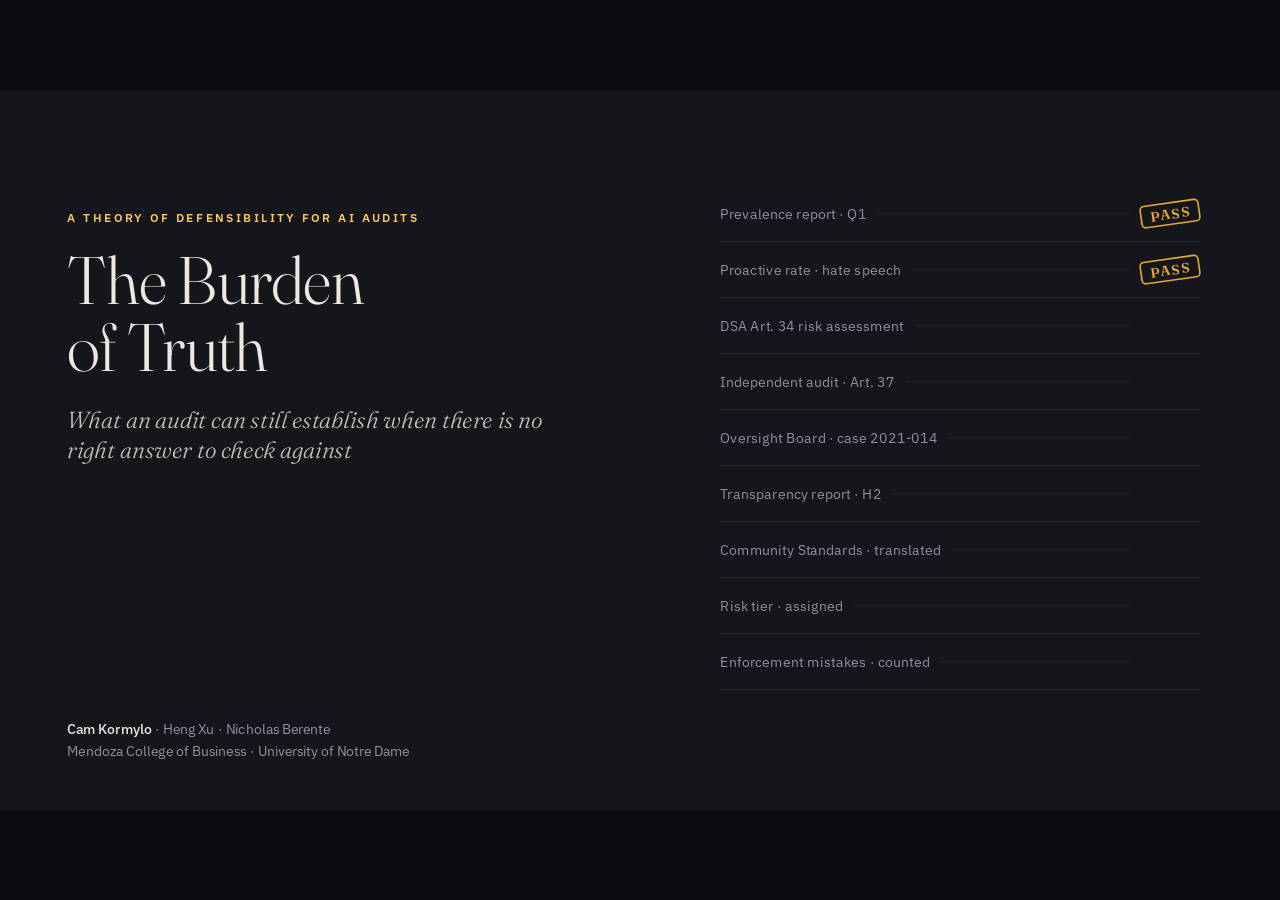
==== index.html @ 3a57947d "Burden of Truth talk deck: markdown-driven web slides on the ITAO deck engine, Meta content-moderati" ====
<!doctype html>
<html lang="en">
<head>
<meta charset="utf-8">
<meta name="viewport" content="width=device-width, initial-scale=1">
<meta name="deck-id" content="BOT">
<title>The Burden of Truth · A Theory of Defensibility for AI Audits</title>
<link rel="preconnect" href="https://fonts.googleapis.com">
<link rel="preconnect" href="https://fonts.gstatic.com" crossorigin>
<link href="https://fonts.googleapis.com/css2?family=Fraunces:ital,opsz,wght@0,9..144,300;0,9..144,600;1,9..144,300&family=IBM+Plex+Sans:wght@400;500;600&family=IBM+Plex+Mono:wght@400;500&display=swap" rel="stylesheet">
<link rel="stylesheet" href="css/theme.css">
<link rel="stylesheet" href="css/components.css">
</head>
<body>
<div id="viewport"><div id="stage" class="stage"></div></div>
<div id="overview"></div>
<div id="help">→ / Space next · ← back · Shift+→ skip clicks · O overview · P presenter window · F fullscreen · M reduce motion · ? this help</div>
<div id="progress"></div>

<!-- slide text: edit slides.md; slides.content.js is a copy that start-deck refreshes automatically -->
<script src="slides.content.js"></script>
<script src="js/engine.js"></script>
<script src="js/components/talk.js"></script>
</body>
</html>
---- css/theme.css ----
/* Ledger theme for the defensibility talk: dark stage, warm ink, three role colors.
   amber = verification (checks, stamps, metrics) · signal = failure, harm, "indefensible" · teal = defensibility
   slate = neutral structure · lilac = the forum */
:root {
  --stage: #14161B; --panel: #1C1F26; --panel-2: #23272F; --ink: #EDE9E0; --ink-soft: #C9C4B8; --muted: #8E929C; --rule: #2F333C; --rule-2: #3C414B;
  --amber: #F2B134; --signal: #E4572E; --teal: #3FB8AF; --slate: #8A99B3; --lilac: #B59CE0;
  --amber-d: #F7C65E; --signal-d: #F27A58; --teal-d: #6FD3CB; --slate-d: #A7B4C9; --lilac-d: #CDB9F0;
  --amber-ink: #1A1403; --teal-ink: #06211F; --signal-ink: #2A0C04;
  --font-display: "Fraunces", Georgia, "Times New Roman", serif;
  --font-voice: "Fraunces", Georgia, serif;
  --font-body: "IBM Plex Sans", "Segoe UI", Calibri, sans-serif;
  --font-code: "IBM Plex Mono", Consolas, "Courier New", monospace;
  --ease: cubic-bezier(.45,.05,.25,1);
  --dur: 550ms;
}

* { box-sizing: border-box; }
html, body { margin: 0; height: 100%; background: #0B0C0F; overflow: hidden; }
body { font-family: var(--font-body); color: var(--ink); -webkit-font-smoothing: antialiased; }

/* ---------- stage: fixed 1600 x 900, scaled to fit ---------- */
#viewport { position: fixed; inset: 0; display: flex; align-items: center; justify-content: center; }
.stage { position: absolute; left: 0; top: 0; width: 1600px; height: 900px; transform-origin: 0 0; background: var(--stage); overflow: hidden; }
.reduced * { transition-duration: 0ms !important; animation-duration: 0ms !important; }

/* ---------- content slide frame ---------- */
.slide { position: absolute; inset: 0; }
.slide .strip { position: absolute; left: 0; top: 0; bottom: 0; width: 6px; background: var(--bloom, var(--slate)); }
.slide .kicker { position: absolute; left: 72px; top: 44px; font-family: var(--font-body); font-weight: 600; font-size: 15px; letter-spacing: .18em; text-transform: uppercase; color: var(--bloom-d, var(--slate-d)); }
.slide .title { position: absolute; left: 70px; top: 70px; right: 72px; font-family: var(--font-display); font-weight: 300; font-size: 46px; line-height: 1.1; color: var(--ink); margin: 0; letter-spacing: -.005em; }
.slide .title strong { font-weight: 600; color: var(--bloom-d, var(--ink)); }
.slide .body { position: absolute; left: 72px; top: 160px; right: 72px; bottom: 124px; font-size: 27px; line-height: 1.42; color: var(--ink-soft); }
.slide .body.split { right: auto; width: 520px; }
.slide .comp { position: absolute; left: 72px; right: 72px; top: 160px; bottom: 116px; }
.slide .comp.split { left: 640px; }
.slide .comp.full { inset: 0; }
.slide .caption { position: absolute; left: 72px; right: 72px; bottom: 54px; min-height: 40px; font-family: var(--font-voice); font-style: italic; font-weight: 300; font-size: 26px; line-height: 1.3; color: var(--ink); transition: opacity var(--dur) var(--ease); }
.slide .caption.swap { opacity: 0; }
.slide .source { position: absolute; left: 72px; bottom: 18px; right: 200px; font-size: 13px; color: var(--muted); line-height: 1.3; }
.slide .pageno { position: absolute; right: 30px; bottom: 16px; font-size: 13px; color: var(--muted); font-variant-numeric: tabular-nums; }
.slide .badge { position: absolute; right: 72px; top: 42px; font-size: 13px; font-weight: 600; letter-spacing: .08em; padding: 5px 12px; border-radius: 999px; background: var(--panel-2); color: var(--amber-d); text-transform: uppercase; border: 1px solid var(--rule-2); }

.body p { margin: 0 0 .6em; }
.body ul, .body ol { margin: 0 0 .6em; padding-left: 1.1em; }
.body li { margin: 0 0 .4em; }
.body strong { font-weight: 600; color: var(--ink); }
.body em { font-family: var(--font-voice); font-style: italic; }
.body code, code { font-family: var(--font-code); font-size: .9em; background: var(--panel); border: 1px solid var(--rule); border-radius: 6px; padding: 0 .3em; }
.body table { border-collapse: collapse; width: 100%; font-size: 22px; background: var(--panel); }
.body th { background: var(--panel-2); text-align: left; padding: 10px 14px; font-weight: 600; border-bottom: 1px solid var(--rule-2); color: var(--ink); }
.body td { padding: 10px 14px; border-bottom: 1px solid var(--rule); vertical-align: top; }

/* ---------- title slide ---------- */
.title-slide .band { position: absolute; left: 0; top: 0; bottom: 0; width: 820px; padding: 150px 0 0 84px; }
.title-slide .band .k { font-family: var(--font-body); font-weight: 600; letter-spacing: .2em; text-transform: uppercase; font-size: 15px; color: var(--amber-d); }
.title-slide .band h1 { font-family: var(--font-display); font-weight: 300; font-size: 84px; line-height: 1.0; margin: 26px 0 30px; letter-spacing: -.01em; color: var(--ink); white-space: pre-line; }
.title-slide .band .sub { font-family: var(--font-voice); font-style: italic; font-weight: 300; font-size: 29px; line-height: 1.3; color: var(--ink-soft); max-width: 640px; }
.title-slide .band .meta { position: absolute; left: 84px; bottom: 60px; font-size: 17px; line-height: 1.6; color: var(--muted); white-space: pre-line; }
.title-slide .band .meta strong { color: var(--ink); font-weight: 500; }

/* ---------- divider (unused in this deck, kept for the engine) ---------- */
.divider .vband { position: absolute; left: 0; top: 0; bottom: 0; width: 420px; background: var(--bloom); }
.divider .num { position: absolute; left: 80px; top: 120px; font-family: var(--font-display); font-weight: 300; font-size: 240px; line-height: 1; color: var(--stage); }
.divider h2 { position: absolute; left: 520px; top: 300px; right: 120px; font-family: var(--font-display); font-weight: 300; font-size: 64px; line-height: 1.08; margin: 0; }
.divider .ctx { position: absolute; left: 520px; top: 470px; right: 160px; font-family: var(--font-voice); font-style: italic; font-size: 30px; color: var(--ink-soft); line-height: 1.35; }
.divider .k { position: absolute; left: 524px; top: 250px; font-weight: 600; letter-spacing: .18em; text-transform: uppercase; font-size: 17px; color: var(--bloom-d); }
.seeds { position: absolute; display: flex; gap: 14px; }
.seeds i { width: 14px; height: 14px; border-radius: 50%; border: 2px solid var(--rule-2); display: block; }
.seeds i.done { background: var(--teal); border-color: var(--teal); }
.seeds i.now { background: var(--amber); border-color: var(--amber); }

/* ---------- audit note (engine feature, restyled) ---------- */
.audit-note { position: absolute; right: 72px; bottom: 110px; width: 520px; background: var(--panel); border: 1px solid var(--rule-2); border-top: 4px solid var(--teal); border-radius: 10px; padding: 14px 20px 16px; font-size: 20px; line-height: 1.35; opacity: 0; transform: translateY(12px); transition: opacity var(--dur) var(--ease), transform var(--dur) var(--ease); }
.audit-note.show { opacity: 1; transform: none; }
.audit-note .lab { font-weight: 600; font-size: 13px; letter-spacing: .16em; color: var(--teal-d); text-transform: uppercase; margin-bottom: 4px; }

/* ---------- generic svg text ---------- */
svg text { font-family: var(--font-body); fill: var(--ink); }
svg .mono { font-family: var(--font-code); }
svg .muted { fill: var(--muted); }
svg .voice { font-family: var(--font-voice); font-style: italic; }
.fade { transition: opacity var(--dur) var(--ease); }
.move { transition: transform var(--dur) var(--ease), opacity var(--dur) var(--ease); }

/* ---------- overview and help ---------- */
#overview { position: fixed; inset: 0; background: rgba(20,22,27,.97); z-index: 50; overflow: auto; padding: 40px; display: none; color: var(--ink); }
#overview.show { display: block; }
#overview .grid { display: grid; grid-template-columns: repeat(auto-fill, minmax(260px, 1fr)); gap: 16px; }
#overview .tile { background: var(--panel); border: 1px solid var(--rule-2); border-left: 6px solid var(--b, var(--slate)); border-radius: 10px; padding: 12px 14px; cursor: pointer; }
#overview .tile:hover { background: var(--panel-2); }
#overview .tile .n { font-size: 13px; color: var(--muted); }
#overview .tile .t { font-weight: 500; font-size: 17px; margin-top: 3px; }
#overview .tile.cur { outline: 2px solid var(--amber); }
#help { position: fixed; right: 16px; bottom: 16px; z-index: 40; font-size: 13px; color: var(--ink-soft); background: rgba(28,31,38,.95); border: 1px solid var(--rule-2); border-radius: 8px; padding: 8px 12px; display: none; line-height: 1.6; }
#help.show { display: block; }
#progress { position: fixed; left: 0; bottom: 0; height: 3px; background: var(--amber); z-index: 30; transition: width 300ms; }

/* ---------- print: one page per click state ---------- */
@media print {
  @page { size: 1600px 900px; margin: 0; }
  html, body { overflow: visible; background: #fff; height: auto; }
  #viewport { position: static; display: block; }
  .stage { position: relative !important; transform: none !important; page-break-after: always; break-after: page; }
  #progress, #help, #overview { display: none !important; }
}
body.print { overflow: auto; height: auto; }
body.print #viewport { position: static; display: block; }
body.print .stage { position: relative; transform: none; margin: 0 auto 20px; }
---- css/components.css ----
/* Component styles. All sizes in stage pixels; the content area is 1456 x 624 (left 72, top 160). */
.show-on { transition: opacity var(--dur) var(--ease), transform var(--dur) var(--ease); }
.off { opacity: 0 !important; pointer-events: none; }
.off-up { opacity: 0 !important; transform: translateY(14px) !important; pointer-events: none; }
.dim { opacity: .38; }
.panel { position: absolute; background: var(--panel); border: 1px solid var(--rule-2); border-radius: 10px; }
.k { font-weight: 600; font-size: 13px; letter-spacing: .16em; text-transform: uppercase; color: var(--muted); }

/* stamps */
.stamp { display: inline-block; font-family: var(--font-display); font-weight: 600; font-size: 22px; letter-spacing: .12em; text-transform: uppercase; padding: 4px 14px; border: 3px solid var(--amber); color: var(--amber); border-radius: 6px; transform: rotate(-8deg); opacity: .95; transition: opacity 300ms var(--ease), transform 300ms cubic-bezier(.2,1.6,.4,1); }
.stamp.pass { border-color: var(--amber); color: var(--amber); }
.stamp.fail { border-color: var(--signal-d); color: var(--signal-d); }
.stamp.big { font-size: 30px; padding: 8px 22px; }
.stamp.hidden { opacity: 0; transform: rotate(-8deg) scale(1.8); }

/* ---------- TitleStamps ---------- */
.ledger { position: absolute; left: 900px; top: 120px; width: 600px; }
.lrow { display: flex; align-items: center; gap: 14px; height: 70px; border-bottom: 1px solid var(--rule); color: var(--muted); font-size: 18px; }
.lrow .lt { white-space: nowrap; }
.lrow .ldots { flex: 1; border-bottom: 1px dotted var(--rule-2); height: 1px; }
.lrow .stamp { font-size: 17px; padding: 2px 10px; border-width: 2.5px; }

/* ---------- AuditStack ---------- */
.chk { position: absolute; left: 0; width: 740px; height: 126px; display: flex; align-items: center; gap: 22px; padding: 0 28px; background: var(--panel); border: 1px solid var(--rule-2); border-radius: 10px; }
.chk-n { width: 48px; height: 48px; border-radius: 50%; border: 2px solid var(--amber); color: var(--amber-d); display: grid; place-items: center; font-family: var(--font-display); font-size: 24px; flex: none; }
.chk > div:nth-child(2) { padding-right: 190px; }
.chk-t { font-size: 25px; font-weight: 500; color: var(--ink); }
.chk-d { font-size: 18px; color: var(--muted); margin-top: 4px; line-height: 1.3; }
.chk .stamp { position: absolute; right: 26px; top: 36px; }
.harm { position: absolute; left: 820px; width: 636px; padding: 26px 30px; background: linear-gradient(135deg, rgba(228,87,46,.16), rgba(228,87,46,.05)); border: 1px solid rgba(228,87,46,.45); border-left: 6px solid var(--signal); border-radius: 10px; }
.harm-y { font-family: var(--font-display); font-size: 34px; font-weight: 300; color: var(--signal-d); }
.harm-d { font-size: 21px; line-height: 1.38; color: var(--ink); margin-top: 8px; }

/* ---------- TwoQuestions ---------- */
.tq { position: absolute; top: 20px; width: 708px; height: 420px; padding: 44px 44px; background: var(--panel); border: 1px solid var(--rule-2); border-top: 6px solid var(--c); border-radius: 12px; transition: opacity var(--dur) var(--ease); }
.tq.amber { --c: var(--amber); } .tq.teal { --c: var(--teal); }
.tq-q { font-family: var(--font-display); font-weight: 300; font-size: 54px; line-height: 1.1; color: var(--ink); }
.tq-n { margin-top: 18px; font-weight: 600; font-size: 14px; letter-spacing: .18em; text-transform: uppercase; color: var(--c); }
.tq-d { margin-top: 22px; font-size: 23px; line-height: 1.4; color: var(--ink-soft); }
.tq-steps { position: absolute; left: 0; right: 0; top: 480px; display: flex; gap: 20px; }
.tq-steps span { flex: 1; display: flex; align-items: center; gap: 14px; font-size: 21px; color: var(--ink-soft); padding: 16px 20px; border: 1px dashed var(--rule-2); border-radius: 10px; }
.tq-steps b { font-family: var(--font-display); font-size: 30px; font-weight: 300; color: var(--teal-d); }

/* ---------- FourPillars ---------- */
.beam { position: absolute; left: 0; right: 0; top: 10px; height: 64px; background: var(--panel-2); border: 1px solid var(--rule-2); border-radius: 8px; display: grid; place-items: center; font-family: var(--font-display); font-size: 30px; letter-spacing: .2em; text-transform: uppercase; color: var(--ink); }
.pillar { position: absolute; top: 90px; width: 310px; height: 300px; background: var(--panel); border: 1px solid var(--rule-2); border-radius: 8px; padding: 30px 26px; transition: all var(--dur) var(--ease); color: var(--muted); }
.pillar.lit { background: rgba(242,177,52,.12); border-color: var(--amber); color: var(--ink); box-shadow: inset 0 -8px 0 var(--amber); }
.pl-t { font-family: var(--font-display); font-weight: 300; font-size: 40px; line-height: 1.05; }
.pl-d { margin-top: 16px; font-size: 21px; line-height: 1.35; }
.examples { position: absolute; left: 0; right: 0; top: 420px; display: flex; gap: 24px; }
.ex { flex: 1; display: flex; align-items: center; gap: 14px; font-size: 20px; color: var(--ink-soft); }
.tick { width: 22px; height: 22px; border-radius: 50%; border: 2px solid var(--amber); display: inline-block; flex: none; position: relative; }
.tick::after { content: ""; position: absolute; left: 6px; top: 2px; width: 6px; height: 11px; border: solid var(--amber); border-width: 0 2.5px 2.5px 0; transform: rotate(45deg); }

/* ---------- Annotators ---------- */
.post { position: absolute; left: 228px; width: 1000px; top: 0; padding: 30px 40px; background: var(--panel); border: 1px solid var(--rule-2); border-radius: 12px; text-align: center; }
.post-q { font-family: var(--font-display); font-weight: 300; font-size: 56px; color: var(--ink); line-height: 1.05; }
.post-m { margin-top: 12px; font-size: 17px; color: var(--muted); }
.reader { position: absolute; top: 200px; width: 340px; height: 210px; padding: 20px 22px; background: var(--panel); border: 1px solid var(--rule-2); border-radius: 10px; }
.rd-who { font-size: 14px; letter-spacing: .14em; text-transform: uppercase; font-weight: 600; color: var(--muted); }
.verdict { margin-top: 12px; font-family: var(--font-display); font-weight: 600; font-size: 34px; }
.verdict.remove { color: var(--signal-d); } .verdict.keep { color: var(--teal-d); } .verdict.unsure { color: var(--amber-d); }
.rd-why { margin-top: 10px; font-size: 19px; line-height: 1.35; color: var(--ink-soft); }
.gt { position: absolute; left: 0; top: 436px; font-size: 22px; color: var(--ink-soft); display: flex; gap: 14px; align-items: center; }
.gt-k { font-weight: 600; font-size: 14px; letter-spacing: .16em; text-transform: uppercase; color: var(--signal-d); padding: 5px 10px; border: 1px solid var(--signal); border-radius: 6px; }
.req { position: absolute; left: 0; right: 0; top: 500px; display: flex; gap: 14px; }
.req span { flex: 1; text-align: center; padding: 16px 10px; border: 1px solid var(--rule-2); border-radius: 8px; font-size: 22px; color: var(--muted); background: var(--panel); }
.req span.gone { color: var(--signal-d); border-color: var(--signal); text-decoration: line-through; text-decoration-thickness: 3px; background: rgba(228,87,46,.1); }

/* ---------- Reflexes ---------- */
.rx { position: absolute; top: 0; width: 708px; height: 500px; padding: 28px 34px; background: var(--panel); border: 1px solid var(--rule-2); border-top: 6px solid var(--c); border-radius: 12px; }
.rx.amber { --c: var(--amber); } .rx.signal { --c: var(--signal); }
.rx-t { font-family: var(--font-display); font-weight: 300; font-size: 40px; color: var(--ink); }
.rx-claim { margin-top: 14px; font-size: 24px; line-height: 1.35; color: var(--ink-soft); min-height: 68px; }
.rx-reveal { position: absolute; left: 34px; right: 34px; bottom: 28px; font-size: 22px; line-height: 1.4; color: var(--ink); padding-top: 16px; border-top: 1px solid var(--rule-2); }
.ruler { position: absolute; left: 34px; right: 34px; top: 200px; height: 90px; }
.ruler-lab { font-size: 14px; letter-spacing: .14em; text-transform: uppercase; color: var(--muted); font-weight: 600; }
.ruler-bar { position: relative; margin-top: 10px; height: 34px; background: var(--amber); border-radius: 4px; transform-origin: 50% 50%; }
.ruler-bar i { position: absolute; top: 0; width: 2px; height: 14px; background: var(--amber-ink); }
.ruler-obj { position: absolute; left: 90px; top: 18px; padding: 2px 10px; border: 2px solid var(--ink); border-radius: 4px; font-size: 16px; background: var(--panel); }
.ruler.wobble .ruler-bar { animation: wob 2.2s ease-in-out infinite; }
@keyframes wob { 0%,100% { transform: rotate(0) scaleX(1); } 30% { transform: rotate(-2deg) scaleX(.93); } 65% { transform: rotate(1.6deg) scaleX(1.05); } }
.share { position: absolute; left: 34px; right: 34px; top: 196px; }
.share-bar { display: flex; height: 36px; border-radius: 4px; overflow: hidden; border: 1px solid var(--rule-2); }
.share-auto { width: 20%; background: var(--signal); display: grid; place-items: center; font-size: 15px; font-weight: 600; color: var(--signal-ink); transition: width 1200ms var(--ease); }
.share-hum { flex: 1; background: var(--panel-2); }
.share-hum span { display: none; }
.share-legend { display: flex; justify-content: space-between; margin-top: 8px; font-size: 15px; color: var(--muted); }
.share-legend b { color: var(--signal-d); font-weight: 600; }
.share.go .share-auto { width: 97.4%; }
.people { display: flex; gap: 8px; margin-top: 22px; }
.people i { width: 18px; height: 26px; border-radius: 9px 9px 3px 3px; background: var(--ink-soft); transition: opacity 900ms var(--ease), transform 900ms var(--ease); }
.share.thin .people i:not(:first-child) { opacity: .08; transform: scaleY(.6); }
.rx-bottom { position: absolute; left: 0; right: 0; top: 540px; text-align: center; font-family: var(--font-display); font-weight: 300; font-size: 30px; color: var(--ink); }

/* ---------- CopyPaste ---------- */
.doc { position: absolute; top: 0; width: 650px; height: 300px; background: var(--panel); border: 1px solid var(--rule-2); border-radius: 10px; padding: 22px 28px; }
.doc.left { left: 0; } .doc.right { left: 806px; }
.doc-h { font-weight: 600; font-size: 13px; letter-spacing: .16em; text-transform: uppercase; color: var(--muted); padding-bottom: 12px; border-bottom: 1px solid var(--rule-2); }
.doc-b { margin-top: 16px; font-family: var(--font-code); font-size: 19px; line-height: 1.5; color: var(--ink-soft); white-space: pre-wrap; min-height: 180px; }
.doc.right .stamp { position: absolute; right: 30px; bottom: 22px; }
.cp-arrow { position: absolute; left: 666px; top: 130px; width: 124px; text-align: center; font-size: 14px; letter-spacing: .18em; text-transform: uppercase; color: var(--amber-d); font-weight: 600; }
.cp-arrow::after { content: ""; display: block; margin: 10px auto 0; width: 110px; height: 2px; background: var(--amber); position: relative; }
.cp-arrow::before { content: ""; position: absolute; right: 2px; top: 30px; width: 14px; height: 14px; border: solid var(--amber); border-width: 2px 2px 0 0; transform: rotate(45deg); }
.cp-q { position: absolute; top: 340px; width: 472px; height: 250px; padding: 24px 26px; background: var(--panel); border: 1px solid var(--rule-2); border-left: 5px solid var(--lilac); border-radius: 10px; }
.cp-qt { font-family: var(--font-voice); font-style: italic; font-weight: 300; font-size: 25px; line-height: 1.3; color: var(--ink); }
.cp-qw { position: absolute; left: 26px; bottom: 20px; font-size: 15px; color: var(--muted); }

/* ---------- ObjectShift ---------- */
.os-post, .os-judge { position: absolute; top: 40px; padding: 26px 30px; border-radius: 12px; background: var(--panel); border: 1px solid var(--rule-2); transition: opacity var(--dur) var(--ease), transform var(--dur) var(--ease); }
.os-post { left: 40px; width: 400px; height: 240px; }
.os-judge { left: 600px; width: 816px; height: 240px; border-color: var(--teal); }
.os-k { font-weight: 600; font-size: 13px; letter-spacing: .16em; text-transform: uppercase; color: var(--muted); }
.os-t { margin-top: 14px; font-family: var(--font-display); font-weight: 300; font-size: 44px; color: var(--ink); }
.os-judge .os-t { color: var(--teal-d); }
.os-d { margin-top: 10px; font-size: 22px; line-height: 1.35; color: var(--ink-soft); }
.lens { position: absolute; left: 20px; top: 20px; width: 440px; height: 280px; border: 4px solid var(--amber); border-radius: 16px; box-shadow: 0 0 0 9999px rgba(20,22,27,0); transition: left var(--dur) var(--ease), width var(--dur) var(--ease), border-color var(--dur) var(--ease); pointer-events: none; }
.lens.moved { left: 580px; width: 856px; border-color: var(--teal); }
.os-parts { position: absolute; left: 600px; top: 320px; width: 816px; display: flex; gap: 18px; }
.os-part { flex: 1; padding: 18px 20px; background: var(--panel); border: 1px solid var(--rule-2); border-top: 4px solid var(--teal); border-radius: 10px; }
.os-pt { font-family: var(--font-display); font-weight: 600; font-size: 26px; color: var(--ink); }
.os-pd { margin-top: 6px; font-size: 19px; color: var(--ink-soft); }
.simon { position: absolute; left: 40px; top: 470px; width: 1376px; font-family: var(--font-voice); font-style: italic; font-weight: 300; font-size: 29px; line-height: 1.3; color: var(--ink); }
.simon-w { display: block; margin-top: 8px; font-family: var(--font-body); font-style: normal; font-size: 16px; color: var(--muted); }

/* ---------- EvidenceTimeline ---------- */
.evc { position: absolute; top: 250px; width: 320px; padding: 16px 18px; background: var(--panel); border: 1px solid var(--rule-2); border-top: 4px solid var(--teal); border-radius: 10px; }
.evc.war { border-top-color: var(--signal); }
.evc-w { font-weight: 600; font-size: 13px; letter-spacing: .14em; text-transform: uppercase; color: var(--teal-d); }
.evc.war .evc-w { color: var(--signal-d); }
.evc-k { margin-top: 4px; font-family: var(--font-display); font-weight: 600; font-size: 21px; color: var(--ink); }
.evc-t { margin-top: 6px; font-size: 16.5px; line-height: 1.35; color: var(--ink-soft); }
.tests { position: absolute; left: 0; right: 0; top: 540px; display: flex; gap: 18px; }
.test { flex: 1; display: flex; align-items: center; gap: 14px; padding: 14px 20px; background: var(--panel); border: 1px solid var(--rule-2); border-radius: 10px; font-size: 21px; color: var(--ink-soft); }
.test i { width: 16px; height: 16px; border-radius: 50%; background: var(--teal); flex: none; }
.test.no i { background: var(--signal); }
.test b { margin-left: auto; font-size: 14px; letter-spacing: .16em; text-transform: uppercase; color: var(--teal-d); }
.test.no b { color: var(--signal-d); }
.test.no { border-color: var(--signal); color: var(--ink); }

/* ---------- ManyHands ---------- */
.hand { position: absolute; width: 240px; padding: 12px 16px; text-align: center; background: var(--panel); border: 1px solid var(--rule-2); border-radius: 10px; transition: all var(--dur) var(--ease); }
.hand.lit { border-color: var(--lilac); }
.hand-t { font-size: 20px; font-weight: 500; color: var(--ink); }
.hand-d { margin-top: 2px; font-size: 15px; color: var(--lilac-d); }
.center { position: absolute; width: 300px; text-align: center; }
.center-q { font-family: var(--font-display); font-weight: 300; font-size: 84px; line-height: 1; color: var(--signal-d); }
.center-t { margin-top: 2px; font-size: 17px; line-height: 1.3; color: var(--ink-soft); }
.ask, .ans { position: absolute; left: 900px; width: 556px; padding: 22px 26px; background: var(--panel); border: 1px solid var(--rule-2); border-radius: 10px; }
.ask { top: 90px; border-left: 5px solid var(--lilac); }
.ans { top: 330px; border-left: 5px solid var(--rule-2); }
.ask-w { font-weight: 600; font-size: 13px; letter-spacing: .16em; text-transform: uppercase; color: var(--muted); }
.ask-t { margin-top: 10px; font-size: 24px; line-height: 1.35; color: var(--ink); }
.ans .ask-t { font-family: var(--font-voice); font-style: italic; font-weight: 300; font-size: 28px; }

/* ---------- Spike ---------- */
.sp-card { position: absolute; left: 960px; width: 496px; padding: 20px 24px; background: var(--panel); border: 1px solid var(--rule-2); border-radius: 10px; }
.sp-card.signal { top: 20px; border-left: 5px solid var(--signal); } .sp-card.teal { top: 190px; border-left: 5px solid var(--teal); }
.sp-k { font-family: var(--font-display); font-weight: 600; font-size: 24px; color: var(--ink); }
.sp-card.signal .sp-k { color: var(--signal-d); } .sp-card.teal .sp-k { color: var(--teal-d); }
.sp-d { margin-top: 8px; font-size: 19px; line-height: 1.35; color: var(--ink-soft); }
.sp-contrast { position: absolute; left: 960px; top: 390px; width: 496px; padding: 18px 24px; font-size: 17.5px; line-height: 1.38; color: var(--ink-soft); border: 1px dashed var(--rule-2); border-radius: 10px; }

/* ---------- Arch ---------- */
.arch { position: absolute; left: 328px; top: 40px; width: 800px; height: 420px; }
.arch-beam { position: absolute; left: 0; right: 0; top: 0; height: 70px; background: var(--panel-2); border: 1px solid var(--rule-2); border-radius: 8px; display: grid; place-items: center; font-family: var(--font-display); font-size: 30px; letter-spacing: .14em; text-transform: uppercase; color: var(--ink); transition: transform 700ms var(--ease), opacity 700ms var(--ease); }
.stone { position: absolute; display: grid; place-items: center; font-family: var(--font-display); font-weight: 600; font-size: 30px; color: var(--teal-ink); background: var(--teal); border-radius: 8px; transition: transform 700ms var(--ease), opacity 700ms var(--ease); }
.stone.pier { top: 70px; width: 240px; height: 350px; }
.stone.pier.left { left: 0; transform-origin: 0 100%; } .stone.pier.right { right: 0; transform-origin: 100% 100%; }
.stone.key { left: 240px; top: 70px; width: 320px; height: 120px; background: var(--teal-d); }
.arch.fall .stone.key { transform: translateY(-120px); opacity: 0; }
.arch.fall .stone.pier.left { transform: rotate(-9deg) translateY(10px); background: var(--signal); color: var(--signal-ink); }
.arch.fall .stone.pier.right { transform: rotate(9deg) translateY(10px); background: var(--signal); color: var(--signal-ink); }
.arch.fall .arch-beam { transform: translateY(70px) rotate(-3deg); opacity: .35; }
.arch-note { position: absolute; left: 0; top: 500px; width: 700px; font-size: 25px; color: var(--ink); line-height: 1.35; }
.arch-note.two { left: 756px; }
.arch-note b { font-weight: 600; } .arch-note b.teal { color: var(--teal-d); }
.arch-sub { margin-top: 6px; font-size: 18px; color: var(--muted); }

/* ---------- TwoAudits ---------- */
.au { position: absolute; top: 0; width: 708px; height: 312px; padding: 20px 26px; background: var(--panel); border: 1px solid var(--rule-2); border-top: 6px solid var(--c); border-radius: 12px; }
.au.amber { --c: var(--amber); } .au.teal { --c: var(--teal); }
.au-h { font-weight: 600; font-size: 14px; letter-spacing: .16em; text-transform: uppercase; color: var(--c); }
.au-items { margin-top: 14px; }
.au-i { display: flex; align-items: center; gap: 14px; font-size: 21px; color: var(--ink-soft); padding: 8px 0; border-bottom: 1px solid var(--rule); }
.au-i i { width: 20px; height: 20px; border-radius: 50%; flex: none; position: relative; }
.au-i i.ok { border: 2px solid var(--amber); } .au-i i.ok::after { content: ""; position: absolute; left: 5px; top: 1px; width: 5px; height: 10px; border: solid var(--amber); border-width: 0 2.5px 2.5px 0; transform: rotate(45deg); }
.au-i i.no { border: 2px solid var(--signal); } .au-i i.no::before, .au-i i.no::after { content: ""; position: absolute; left: 8px; top: 2px; width: 2.5px; height: 12px; background: var(--signal); transform: rotate(45deg); } .au-i i.no::after { transform: rotate(-45deg); }
.au-stamps { position: absolute; right: 24px; bottom: 16px; display: flex; gap: 14px; align-items: center; }
.au-stamps .stamp { font-size: 20px; }
.au-stamps .stamp.second::after { content: " · Nov 2021"; font-size: 13px; letter-spacing: .08em; }
.au-stamps .stamp:not(.second)::after { content: " · mid-2020"; font-size: 13px; letter-spacing: .08em; }
.band-date { position: absolute; left: 0; right: 0; top: 338px; display: flex; align-items: center; gap: 22px; padding: 14px 26px; background: rgba(228,87,46,.12); border: 1px solid var(--signal); border-radius: 10px; font-size: 20px; color: var(--ink); }
.band-date b { font-family: var(--font-display); font-weight: 600; font-size: 26px; color: var(--signal-d); white-space: nowrap; }
.require { position: absolute; left: 0; right: 0; top: 338px; padding: 18px 26px 14px; background: var(--panel); border: 1px solid var(--teal); border-radius: 10px; }
.req-h { font-weight: 600; font-size: 13px; letter-spacing: .16em; text-transform: uppercase; color: var(--teal-d); margin-bottom: 8px; }
.req-i { display: flex; align-items: center; gap: 14px; font-size: 21px; color: var(--ink); padding: 6px 0; }
.req-i i { width: 10px; height: 10px; border-radius: 50%; background: var(--teal); flex: none; }

/* ---------- NowDial ---------- */
.nd-row { position: absolute; left: 0; width: 820px; display: flex; gap: 24px; align-items: center; }
.nd-y { width: 150px; font-family: var(--font-display); font-weight: 300; font-size: 34px; color: var(--ink); flex: none; }
.nd-row > div:last-child { flex: 1; }
.nd-bar { display: flex; height: 40px; border-radius: 4px; overflow: hidden; border: 1px solid var(--rule-2); }
.nd-llm { width: 0; background: var(--signal); display: grid; place-items: center; font-size: 15px; font-weight: 600; color: var(--signal-ink); transition: width 1100ms var(--ease); overflow: hidden; }
.nd-hum { flex: 1; background: var(--panel-2); display: grid; place-items: center; font-size: 15px; color: var(--ink-soft); }
.nd-row.go .nd-llm { width: calc(100% - var(--p)); }
.nd-t { margin-top: 8px; font-size: 18px; color: var(--ink-soft); line-height: 1.3; }
.nd-risk { position: absolute; left: 900px; top: 0; width: 556px; padding: 24px 28px; background: linear-gradient(135deg, rgba(228,87,46,.16), rgba(228,87,46,.04)); border: 1px solid var(--signal); border-radius: 12px; }
.nd-rk { font-weight: 600; font-size: 13px; letter-spacing: .16em; text-transform: uppercase; color: var(--signal-d); }
.nd-big { margin-top: 8px; font-family: var(--font-display); font-weight: 300; font-style: italic; font-size: 52px; color: var(--ink); }
.nd-rt { margin-top: 10px; font-size: 19px; line-height: 1.38; color: var(--ink-soft); }
.nd-prop { position: absolute; left: 0; right: 0; top: 400px; padding: 22px 28px; border: 1px solid var(--teal); border-radius: 12px; font-size: 24px; line-height: 1.38; color: var(--ink); }
.nd-prop b { color: var(--teal-d); font-weight: 600; }

/* ---------- ForumQuestions ---------- */
.fq { position: absolute; top: 0; width: 460px; height: 440px; padding: 26px 28px; background: var(--panel); border: 1px solid var(--rule-2); border-top: 5px solid var(--lilac); border-radius: 12px; }
.fq-n { font-family: var(--font-display); font-weight: 300; font-size: 38px; color: var(--ink); }
.fq-j, .fq-q { margin-top: 20px; font-size: 21px; line-height: 1.38; color: var(--ink-soft); }
.fq-q { color: var(--ink); }
.fq-k { display: block; font-weight: 600; font-size: 13px; letter-spacing: .16em; text-transform: uppercase; color: var(--muted); margin-bottom: 4px; }
.fq-k.teal { color: var(--teal-d); }
.limits { position: absolute; left: 0; right: 0; top: 480px; display: flex; gap: 16px; }
.limits span { flex: 1; font-size: 19px; color: var(--muted); padding: 14px 18px; border: 1px dashed var(--rule-2); border-radius: 10px; }

/* ---------- Close ---------- */
.cl-1 { position: absolute; left: 0; top: 0; width: 1300px; font-family: var(--font-display); font-weight: 300; font-size: 52px; line-height: 1.15; color: var(--ink); }
.cl-2 { position: absolute; left: 0; top: 300px; font-size: 34px; color: var(--ink-soft); }
.cl-3 { position: absolute; left: 0; top: 356px; width: 1300px; font-size: 34px; color: var(--amber-d); line-height: 1.3; }
.cl-meta { position: absolute; left: 0; bottom: 0; font-size: 17px; color: var(--muted); }
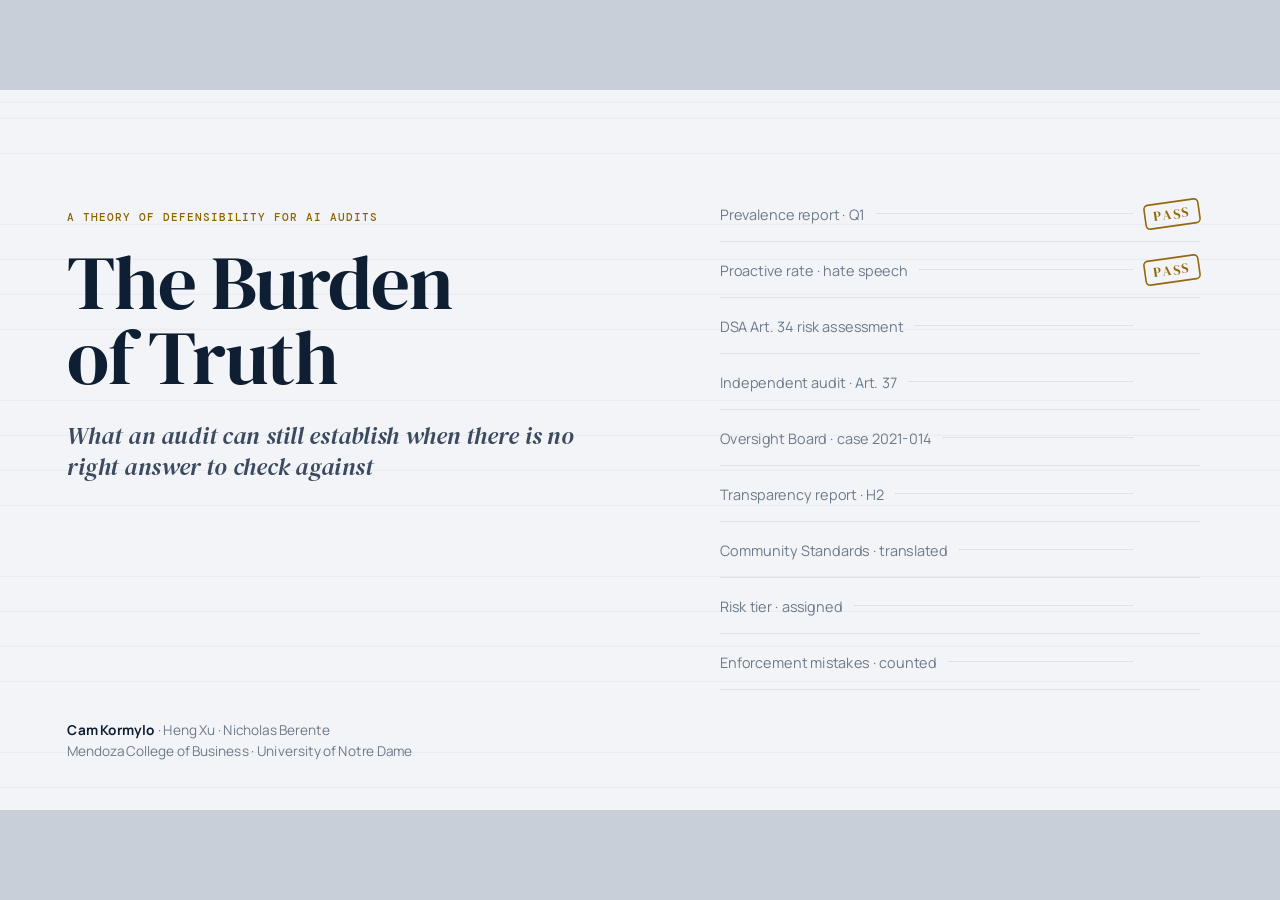
==== commit 2a018010: "Light ledger-paper theme (DM Serif Display, Manrope, DM Mono); Pages URL; PDF Co-Authored-By: Claude" ====
--- a/index.html
+++ b/index.html
@@ -7,7 +7,7 @@
 <title>The Burden of Truth · A Theory of Defensibility for AI Audits</title>
 <link rel="preconnect" href="https://fonts.googleapis.com">
 <link rel="preconnect" href="https://fonts.gstatic.com" crossorigin>
-<link href="https://fonts.googleapis.com/css2?family=Fraunces:ital,opsz,wght@0,9..144,300;0,9..144,600;1,9..144,300&family=IBM+Plex+Sans:wght@400;500;600&family=IBM+Plex+Mono:wght@400;500&display=swap" rel="stylesheet">
+<link href="https://fonts.googleapis.com/css2?family=DM+Serif+Display:ital@0;1&family=Manrope:wght@400;500;700&family=DM+Mono:wght@400;500&display=swap" rel="stylesheet">
 <link rel="stylesheet" href="css/theme.css">
 <link rel="stylesheet" href="css/components.css">
 </head>
--- a/css/theme.css
+++ b/css/theme.css
@@ -1,69 +1,73 @@
-/* Ledger theme for the defensibility talk: dark stage, warm ink, three role colors.
-   amber = verification (checks, stamps, metrics) · signal = failure, harm, "indefensible" · teal = defensibility
-   slate = neutral structure · lilac = the forum */
+/* Ledger-paper theme for the defensibility talk: light fog stage with faint ruled lines, white cards, four role colors.
+   gold = verification (checks, stamps, metrics) · coral = failure, harm, "indefensible" · green = defensibility · plum = the forum
+   slate = neutral structure. The -d variants are the darker text-safe versions. */
 :root {
-  --stage: #14161B; --panel: #1C1F26; --panel-2: #23272F; --ink: #EDE9E0; --ink-soft: #C9C4B8; --muted: #8E929C; --rule: #2F333C; --rule-2: #3C414B;
-  --amber: #F2B134; --signal: #E4572E; --teal: #3FB8AF; --slate: #8A99B3; --lilac: #B59CE0;
-  --amber-d: #F7C65E; --signal-d: #F27A58; --teal-d: #6FD3CB; --slate-d: #A7B4C9; --lilac-d: #CDB9F0;
-  --amber-ink: #1A1403; --teal-ink: #06211F; --signal-ink: #2A0C04;
-  --font-display: "Fraunces", Georgia, "Times New Roman", serif;
-  --font-voice: "Fraunces", Georgia, serif;
-  --font-body: "IBM Plex Sans", "Segoe UI", Calibri, sans-serif;
-  --font-code: "IBM Plex Mono", Consolas, "Courier New", monospace;
+  --stage: #F2F4F7; --panel: #FFFFFF; --panel-2: #E8EBF0; --ink: #0F1F33; --ink-soft: #3B4A5E; --muted: #6E7A8A; --rule: #D8DEE6; --rule-2: #BFC8D3;
+  --amber: #E3A61A; --signal: #E8532B; --teal: #1E8F7E; --slate: #6B7D94; --lilac: #7C4DB4;
+  --amber-d: #8D6300; --signal-d: #B13616; --teal-d: #0F6B5E; --slate-d: #3E4E63; --lilac-d: #5A338E;
+  --amber-ink: #1A1403; --teal-ink: #FFFFFF; --signal-ink: #FFFFFF;
+  --amber-tint: #FBF1D6; --signal-tint: #FBE3DB; --teal-tint: #DCEFEA; --lilac-tint: #ECE3F7;
+  --font-display: "DM Serif Display", "Iowan Old Style", "Palatino Linotype", Georgia, serif;
+  --font-voice: "DM Serif Display", Georgia, serif;
+  --font-body: "Manrope", "Segoe UI", Calibri, sans-serif;
+  --font-code: "DM Mono", Consolas, "Courier New", monospace;
   --ease: cubic-bezier(.45,.05,.25,1);
   --dur: 550ms;
 }
 
 * { box-sizing: border-box; }
-html, body { margin: 0; height: 100%; background: #0B0C0F; overflow: hidden; }
+html, body { margin: 0; height: 100%; background: #C9CFD8; overflow: hidden; }
 body { font-family: var(--font-body); color: var(--ink); -webkit-font-smoothing: antialiased; }
 
 /* ---------- stage: fixed 1600 x 900, scaled to fit ---------- */
 #viewport { position: fixed; inset: 0; display: flex; align-items: center; justify-content: center; }
-.stage { position: absolute; left: 0; top: 0; width: 1600px; height: 900px; transform-origin: 0 0; background: var(--stage); overflow: hidden; }
+.stage { position: absolute; left: 0; top: 0; width: 1600px; height: 900px; transform-origin: 0 0; overflow: hidden;
+  background: var(--stage);
+  background-image: repeating-linear-gradient(0deg, rgba(15,31,51,.045) 0 1px, transparent 1px 44px);
+  background-position: 0 16px; }
 .reduced * { transition-duration: 0ms !important; animation-duration: 0ms !important; }
 
 /* ---------- content slide frame ---------- */
 .slide { position: absolute; inset: 0; }
-.slide .strip { position: absolute; left: 0; top: 0; bottom: 0; width: 6px; background: var(--bloom, var(--slate)); }
-.slide .kicker { position: absolute; left: 72px; top: 44px; font-family: var(--font-body); font-weight: 600; font-size: 15px; letter-spacing: .18em; text-transform: uppercase; color: var(--bloom-d, var(--slate-d)); }
-.slide .title { position: absolute; left: 70px; top: 70px; right: 72px; font-family: var(--font-display); font-weight: 300; font-size: 46px; line-height: 1.1; color: var(--ink); margin: 0; letter-spacing: -.005em; }
-.slide .title strong { font-weight: 600; color: var(--bloom-d, var(--ink)); }
+.slide .strip { position: absolute; left: 72px; top: 40px; width: 44px; height: 8px; background: var(--bloom, var(--slate)); }
+.slide .kicker { position: absolute; left: 130px; top: 36px; font-family: var(--font-code); font-weight: 500; font-size: 14px; letter-spacing: .14em; text-transform: uppercase; color: var(--bloom-d, var(--slate-d)); }
+.slide .title { position: absolute; left: 72px; top: 68px; right: 72px; font-family: var(--font-display); font-weight: 400; font-size: 50px; line-height: 1.08; color: var(--ink); margin: 0; letter-spacing: -.005em; }
+.slide .title strong { font-weight: 400; font-style: italic; color: var(--bloom-d, var(--ink)); }
 .slide .body { position: absolute; left: 72px; top: 160px; right: 72px; bottom: 124px; font-size: 27px; line-height: 1.42; color: var(--ink-soft); }
 .slide .body.split { right: auto; width: 520px; }
 .slide .comp { position: absolute; left: 72px; right: 72px; top: 160px; bottom: 116px; }
 .slide .comp.split { left: 640px; }
 .slide .comp.full { inset: 0; }
-.slide .caption { position: absolute; left: 72px; right: 72px; bottom: 54px; min-height: 40px; font-family: var(--font-voice); font-style: italic; font-weight: 300; font-size: 26px; line-height: 1.3; color: var(--ink); transition: opacity var(--dur) var(--ease); }
+.slide .caption { position: absolute; left: 72px; right: 72px; bottom: 54px; min-height: 40px; font-family: var(--font-voice); font-style: italic; font-size: 27px; line-height: 1.3; color: var(--ink); transition: opacity var(--dur) var(--ease); }
 .slide .caption.swap { opacity: 0; }
-.slide .source { position: absolute; left: 72px; bottom: 18px; right: 200px; font-size: 13px; color: var(--muted); line-height: 1.3; }
-.slide .pageno { position: absolute; right: 30px; bottom: 16px; font-size: 13px; color: var(--muted); font-variant-numeric: tabular-nums; }
-.slide .badge { position: absolute; right: 72px; top: 42px; font-size: 13px; font-weight: 600; letter-spacing: .08em; padding: 5px 12px; border-radius: 999px; background: var(--panel-2); color: var(--amber-d); text-transform: uppercase; border: 1px solid var(--rule-2); }
+.slide .source { position: absolute; left: 72px; bottom: 18px; right: 200px; font-family: var(--font-code); font-size: 11.5px; color: var(--muted); line-height: 1.35; }
+.slide .pageno { position: absolute; right: 30px; bottom: 16px; font-family: var(--font-code); font-size: 13px; color: var(--muted); font-variant-numeric: tabular-nums; }
+.slide .badge { position: absolute; right: 72px; top: 38px; font-family: var(--font-code); font-size: 12px; font-weight: 500; letter-spacing: .08em; padding: 5px 12px; border-radius: 999px; background: var(--amber-tint); color: var(--amber-d); text-transform: uppercase; }
 
 .body p { margin: 0 0 .6em; }
 .body ul, .body ol { margin: 0 0 .6em; padding-left: 1.1em; }
 .body li { margin: 0 0 .4em; }
-.body strong { font-weight: 600; color: var(--ink); }
+.body strong { font-weight: 700; color: var(--ink); }
 .body em { font-family: var(--font-voice); font-style: italic; }
 .body code, code { font-family: var(--font-code); font-size: .9em; background: var(--panel); border: 1px solid var(--rule); border-radius: 6px; padding: 0 .3em; }
 .body table { border-collapse: collapse; width: 100%; font-size: 22px; background: var(--panel); }
-.body th { background: var(--panel-2); text-align: left; padding: 10px 14px; font-weight: 600; border-bottom: 1px solid var(--rule-2); color: var(--ink); }
+.body th { background: var(--panel-2); text-align: left; padding: 10px 14px; font-weight: 700; border-bottom: 1px solid var(--rule-2); color: var(--ink); }
 .body td { padding: 10px 14px; border-bottom: 1px solid var(--rule); vertical-align: top; }
 
 /* ---------- title slide ---------- */
 .title-slide .band { position: absolute; left: 0; top: 0; bottom: 0; width: 820px; padding: 150px 0 0 84px; }
-.title-slide .band .k { font-family: var(--font-body); font-weight: 600; letter-spacing: .2em; text-transform: uppercase; font-size: 15px; color: var(--amber-d); }
-.title-slide .band h1 { font-family: var(--font-display); font-weight: 300; font-size: 84px; line-height: 1.0; margin: 26px 0 30px; letter-spacing: -.01em; color: var(--ink); white-space: pre-line; }
-.title-slide .band .sub { font-family: var(--font-voice); font-style: italic; font-weight: 300; font-size: 29px; line-height: 1.3; color: var(--ink-soft); max-width: 640px; }
+.title-slide .band .k { font-family: var(--font-code); font-weight: 500; letter-spacing: .14em; text-transform: uppercase; font-size: 14px; color: var(--amber-d); }
+.title-slide .band h1 { font-family: var(--font-display); font-weight: 400; font-size: 96px; line-height: .98; margin: 26px 0 30px; letter-spacing: -.015em; color: var(--ink); white-space: pre-line; }
+.title-slide .band .sub { font-family: var(--font-voice); font-style: italic; font-size: 30px; line-height: 1.3; color: var(--ink-soft); max-width: 640px; }
 .title-slide .band .meta { position: absolute; left: 84px; bottom: 60px; font-size: 17px; line-height: 1.6; color: var(--muted); white-space: pre-line; }
-.title-slide .band .meta strong { color: var(--ink); font-weight: 500; }
+.title-slide .band .meta strong { color: var(--ink); font-weight: 700; }
 
 /* ---------- divider (unused in this deck, kept for the engine) ---------- */
 .divider .vband { position: absolute; left: 0; top: 0; bottom: 0; width: 420px; background: var(--bloom); }
-.divider .num { position: absolute; left: 80px; top: 120px; font-family: var(--font-display); font-weight: 300; font-size: 240px; line-height: 1; color: var(--stage); }
-.divider h2 { position: absolute; left: 520px; top: 300px; right: 120px; font-family: var(--font-display); font-weight: 300; font-size: 64px; line-height: 1.08; margin: 0; }
+.divider .num { position: absolute; left: 80px; top: 120px; font-family: var(--font-display); font-size: 240px; line-height: 1; color: var(--stage); }
+.divider h2 { position: absolute; left: 520px; top: 300px; right: 120px; font-family: var(--font-display); font-size: 64px; line-height: 1.08; margin: 0; }
 .divider .ctx { position: absolute; left: 520px; top: 470px; right: 160px; font-family: var(--font-voice); font-style: italic; font-size: 30px; color: var(--ink-soft); line-height: 1.35; }
-.divider .k { position: absolute; left: 524px; top: 250px; font-weight: 600; letter-spacing: .18em; text-transform: uppercase; font-size: 17px; color: var(--bloom-d); }
+.divider .k { position: absolute; left: 524px; top: 250px; font-weight: 700; letter-spacing: .18em; text-transform: uppercase; font-size: 17px; color: var(--bloom-d); }
 .seeds { position: absolute; display: flex; gap: 14px; }
 .seeds i { width: 14px; height: 14px; border-radius: 50%; border: 2px solid var(--rule-2); display: block; }
 .seeds i.done { background: var(--teal); border-color: var(--teal); }
@@ -72,7 +76,7 @@
 /* ---------- audit note (engine feature, restyled) ---------- */
 .audit-note { position: absolute; right: 72px; bottom: 110px; width: 520px; background: var(--panel); border: 1px solid var(--rule-2); border-top: 4px solid var(--teal); border-radius: 10px; padding: 14px 20px 16px; font-size: 20px; line-height: 1.35; opacity: 0; transform: translateY(12px); transition: opacity var(--dur) var(--ease), transform var(--dur) var(--ease); }
 .audit-note.show { opacity: 1; transform: none; }
-.audit-note .lab { font-weight: 600; font-size: 13px; letter-spacing: .16em; color: var(--teal-d); text-transform: uppercase; margin-bottom: 4px; }
+.audit-note .lab { font-weight: 700; font-size: 13px; letter-spacing: .16em; color: var(--teal-d); text-transform: uppercase; margin-bottom: 4px; }
 
 /* ---------- generic svg text ---------- */
 svg text { font-family: var(--font-body); fill: var(--ink); }
@@ -83,15 +87,15 @@
 .move { transition: transform var(--dur) var(--ease), opacity var(--dur) var(--ease); }
 
 /* ---------- overview and help ---------- */
-#overview { position: fixed; inset: 0; background: rgba(20,22,27,.97); z-index: 50; overflow: auto; padding: 40px; display: none; color: var(--ink); }
+#overview { position: fixed; inset: 0; background: rgba(242,244,247,.97); z-index: 50; overflow: auto; padding: 40px; display: none; color: var(--ink); }
 #overview.show { display: block; }
 #overview .grid { display: grid; grid-template-columns: repeat(auto-fill, minmax(260px, 1fr)); gap: 16px; }
-#overview .tile { background: var(--panel); border: 1px solid var(--rule-2); border-left: 6px solid var(--b, var(--slate)); border-radius: 10px; padding: 12px 14px; cursor: pointer; }
-#overview .tile:hover { background: var(--panel-2); }
+#overview .tile { background: var(--panel); border: 1px solid var(--rule); border-left: 6px solid var(--b, var(--slate)); border-radius: 10px; padding: 12px 14px; cursor: pointer; }
+#overview .tile:hover { box-shadow: 0 2px 10px rgba(15,31,51,.12); }
 #overview .tile .n { font-size: 13px; color: var(--muted); }
-#overview .tile .t { font-weight: 500; font-size: 17px; margin-top: 3px; }
+#overview .tile .t { font-weight: 700; font-size: 17px; margin-top: 3px; }
 #overview .tile.cur { outline: 2px solid var(--amber); }
-#help { position: fixed; right: 16px; bottom: 16px; z-index: 40; font-size: 13px; color: var(--ink-soft); background: rgba(28,31,38,.95); border: 1px solid var(--rule-2); border-radius: 8px; padding: 8px 12px; display: none; line-height: 1.6; }
+#help { position: fixed; right: 16px; bottom: 16px; z-index: 40; font-size: 13px; color: var(--ink-soft); background: rgba(255,255,255,.95); border: 1px solid var(--rule-2); border-radius: 8px; padding: 8px 12px; display: none; line-height: 1.6; }
 #help.show { display: block; }
 #progress { position: fixed; left: 0; bottom: 0; height: 3px; background: var(--amber); z-index: 30; transition: width 300ms; }
 
--- a/css/components.css
+++ b/css/components.css
@@ -3,12 +3,12 @@
 .off { opacity: 0 !important; pointer-events: none; }
 .off-up { opacity: 0 !important; transform: translateY(14px) !important; pointer-events: none; }
 .dim { opacity: .38; }
-.panel { position: absolute; background: var(--panel); border: 1px solid var(--rule-2); border-radius: 10px; }
-.k { font-weight: 600; font-size: 13px; letter-spacing: .16em; text-transform: uppercase; color: var(--muted); }
+.panel { position: absolute; background: var(--panel); border: 1px solid var(--rule); border-radius: 10px; box-shadow: 0 1px 2px rgba(15,31,51,.06); }
+.k { font-family: var(--font-code); font-weight: 500; font-size: 13px; letter-spacing: .14em; text-transform: uppercase; color: var(--muted); }
 
 /* stamps */
-.stamp { display: inline-block; font-family: var(--font-display); font-weight: 600; font-size: 22px; letter-spacing: .12em; text-transform: uppercase; padding: 4px 14px; border: 3px solid var(--amber); color: var(--amber); border-radius: 6px; transform: rotate(-8deg); opacity: .95; transition: opacity 300ms var(--ease), transform 300ms cubic-bezier(.2,1.6,.4,1); }
-.stamp.pass { border-color: var(--amber); color: var(--amber); }
+.stamp { display: inline-block; font-family: var(--font-display); font-weight: 400; font-size: 22px; letter-spacing: .12em; text-transform: uppercase; padding: 4px 14px; border: 3px solid var(--amber-d); color: var(--amber-d); border-radius: 6px; transform: rotate(-8deg); opacity: .95; transition: opacity 300ms var(--ease), transform 300ms cubic-bezier(.2,1.6,.4,1); }
+.stamp.pass { border-color: var(--amber-d); color: var(--amber-d); }
 .stamp.fail { border-color: var(--signal-d); color: var(--signal-d); }
 .stamp.big { font-size: 30px; padding: 8px 22px; }
 .stamp.hidden { opacity: 0; transform: rotate(-8deg) scale(1.8); }
@@ -21,31 +21,31 @@
 .lrow .stamp { font-size: 17px; padding: 2px 10px; border-width: 2.5px; }
 
 /* ---------- AuditStack ---------- */
-.chk { position: absolute; left: 0; width: 740px; height: 126px; display: flex; align-items: center; gap: 22px; padding: 0 28px; background: var(--panel); border: 1px solid var(--rule-2); border-radius: 10px; }
+.chk { position: absolute; left: 0; width: 740px; height: 126px; display: flex; align-items: center; gap: 22px; padding: 0 28px; background: var(--panel); border: 1px solid var(--rule); border-radius: 10px; box-shadow: 0 1px 2px rgba(15,31,51,.06); }
 .chk-n { width: 48px; height: 48px; border-radius: 50%; border: 2px solid var(--amber); color: var(--amber-d); display: grid; place-items: center; font-family: var(--font-display); font-size: 24px; flex: none; }
 .chk > div:nth-child(2) { padding-right: 190px; }
 .chk-t { font-size: 25px; font-weight: 500; color: var(--ink); }
 .chk-d { font-size: 18px; color: var(--muted); margin-top: 4px; line-height: 1.3; }
 .chk .stamp { position: absolute; right: 26px; top: 36px; }
-.harm { position: absolute; left: 820px; width: 636px; padding: 26px 30px; background: linear-gradient(135deg, rgba(228,87,46,.16), rgba(228,87,46,.05)); border: 1px solid rgba(228,87,46,.45); border-left: 6px solid var(--signal); border-radius: 10px; }
-.harm-y { font-family: var(--font-display); font-size: 34px; font-weight: 300; color: var(--signal-d); }
+.harm { position: absolute; left: 820px; width: 636px; padding: 26px 30px; background: var(--signal-tint); border: 1px solid var(--signal); border-left: 6px solid var(--signal); border-radius: 10px; }
+.harm-y { font-family: var(--font-display); font-size: 34px; font-weight: 400; color: var(--signal-d); }
 .harm-d { font-size: 21px; line-height: 1.38; color: var(--ink); margin-top: 8px; }
 
 /* ---------- TwoQuestions ---------- */
-.tq { position: absolute; top: 20px; width: 708px; height: 420px; padding: 44px 44px; background: var(--panel); border: 1px solid var(--rule-2); border-top: 6px solid var(--c); border-radius: 12px; transition: opacity var(--dur) var(--ease); }
+.tq { position: absolute; top: 20px; width: 708px; height: 420px; padding: 44px 44px; background: var(--panel); border: 1px solid var(--rule); border-top: 6px solid var(--c); border-radius: 12px; box-shadow: 0 1px 2px rgba(15,31,51,.06); transition: opacity var(--dur) var(--ease); }
 .tq.amber { --c: var(--amber); } .tq.teal { --c: var(--teal); }
-.tq-q { font-family: var(--font-display); font-weight: 300; font-size: 54px; line-height: 1.1; color: var(--ink); }
-.tq-n { margin-top: 18px; font-weight: 600; font-size: 14px; letter-spacing: .18em; text-transform: uppercase; color: var(--c); }
+.tq-q { font-family: var(--font-display); font-weight: 400; font-size: 54px; line-height: 1.1; color: var(--ink); }
+.tq-n { margin-top: 18px; font-family: var(--font-code); font-weight: 500; font-size: 13px; letter-spacing: .12em; text-transform: uppercase; color: var(--c); }
 .tq-d { margin-top: 22px; font-size: 23px; line-height: 1.4; color: var(--ink-soft); }
 .tq-steps { position: absolute; left: 0; right: 0; top: 480px; display: flex; gap: 20px; }
 .tq-steps span { flex: 1; display: flex; align-items: center; gap: 14px; font-size: 21px; color: var(--ink-soft); padding: 16px 20px; border: 1px dashed var(--rule-2); border-radius: 10px; }
-.tq-steps b { font-family: var(--font-display); font-size: 30px; font-weight: 300; color: var(--teal-d); }
+.tq-steps b { font-family: var(--font-display); font-size: 30px; font-weight: 400; color: var(--teal-d); }
 
 /* ---------- FourPillars ---------- */
 .beam { position: absolute; left: 0; right: 0; top: 10px; height: 64px; background: var(--panel-2); border: 1px solid var(--rule-2); border-radius: 8px; display: grid; place-items: center; font-family: var(--font-display); font-size: 30px; letter-spacing: .2em; text-transform: uppercase; color: var(--ink); }
 .pillar { position: absolute; top: 90px; width: 310px; height: 300px; background: var(--panel); border: 1px solid var(--rule-2); border-radius: 8px; padding: 30px 26px; transition: all var(--dur) var(--ease); color: var(--muted); }
-.pillar.lit { background: rgba(242,177,52,.12); border-color: var(--amber); color: var(--ink); box-shadow: inset 0 -8px 0 var(--amber); }
-.pl-t { font-family: var(--font-display); font-weight: 300; font-size: 40px; line-height: 1.05; }
+.pillar.lit { background: var(--amber-tint); border-color: var(--amber); color: var(--ink); box-shadow: inset 0 -8px 0 var(--amber); }
+.pl-t { font-family: var(--font-display); font-weight: 400; font-size: 40px; line-height: 1.05; }
 .pl-d { margin-top: 16px; font-size: 21px; line-height: 1.35; }
 .examples { position: absolute; left: 0; right: 0; top: 420px; display: flex; gap: 24px; }
 .ex { flex: 1; display: flex; align-items: center; gap: 14px; font-size: 20px; color: var(--ink-soft); }
@@ -53,31 +53,31 @@
 .tick::after { content: ""; position: absolute; left: 6px; top: 2px; width: 6px; height: 11px; border: solid var(--amber); border-width: 0 2.5px 2.5px 0; transform: rotate(45deg); }
 
 /* ---------- Annotators ---------- */
-.post { position: absolute; left: 228px; width: 1000px; top: 0; padding: 30px 40px; background: var(--panel); border: 1px solid var(--rule-2); border-radius: 12px; text-align: center; }
-.post-q { font-family: var(--font-display); font-weight: 300; font-size: 56px; color: var(--ink); line-height: 1.05; }
+.post { position: absolute; left: 228px; width: 1000px; top: 0; padding: 30px 40px; background: var(--panel); border: 1px solid var(--rule); border-radius: 12px; box-shadow: 0 1px 2px rgba(15,31,51,.06); text-align: center; }
+.post-q { font-family: var(--font-display); font-weight: 400; font-size: 56px; color: var(--ink); line-height: 1.05; }
 .post-m { margin-top: 12px; font-size: 17px; color: var(--muted); }
-.reader { position: absolute; top: 200px; width: 340px; height: 210px; padding: 20px 22px; background: var(--panel); border: 1px solid var(--rule-2); border-radius: 10px; }
+.reader { position: absolute; top: 200px; width: 340px; height: 210px; padding: 20px 22px; background: var(--panel); border: 1px solid var(--rule); border-radius: 10px; box-shadow: 0 1px 2px rgba(15,31,51,.06); }
 .rd-who { font-size: 14px; letter-spacing: .14em; text-transform: uppercase; font-weight: 600; color: var(--muted); }
 .verdict { margin-top: 12px; font-family: var(--font-display); font-weight: 600; font-size: 34px; }
 .verdict.remove { color: var(--signal-d); } .verdict.keep { color: var(--teal-d); } .verdict.unsure { color: var(--amber-d); }
 .rd-why { margin-top: 10px; font-size: 19px; line-height: 1.35; color: var(--ink-soft); }
 .gt { position: absolute; left: 0; top: 436px; font-size: 22px; color: var(--ink-soft); display: flex; gap: 14px; align-items: center; }
-.gt-k { font-weight: 600; font-size: 14px; letter-spacing: .16em; text-transform: uppercase; color: var(--signal-d); padding: 5px 10px; border: 1px solid var(--signal); border-radius: 6px; }
+.gt-k { font-family: var(--font-code); font-weight: 500; font-size: 13px; letter-spacing: .12em; text-transform: uppercase; color: var(--signal-d); padding: 5px 10px; border: 1px solid var(--signal); border-radius: 6px; }
 .req { position: absolute; left: 0; right: 0; top: 500px; display: flex; gap: 14px; }
 .req span { flex: 1; text-align: center; padding: 16px 10px; border: 1px solid var(--rule-2); border-radius: 8px; font-size: 22px; color: var(--muted); background: var(--panel); }
-.req span.gone { color: var(--signal-d); border-color: var(--signal); text-decoration: line-through; text-decoration-thickness: 3px; background: rgba(228,87,46,.1); }
+.req span.gone { color: var(--signal-d); border-color: var(--signal); text-decoration: line-through; text-decoration-thickness: 3px; background: var(--signal-tint); }
 
 /* ---------- Reflexes ---------- */
-.rx { position: absolute; top: 0; width: 708px; height: 500px; padding: 28px 34px; background: var(--panel); border: 1px solid var(--rule-2); border-top: 6px solid var(--c); border-radius: 12px; }
+.rx { position: absolute; top: 0; width: 708px; height: 500px; padding: 28px 34px; background: var(--panel); border: 1px solid var(--rule); border-top: 6px solid var(--c); border-radius: 12px; box-shadow: 0 1px 2px rgba(15,31,51,.06); }
 .rx.amber { --c: var(--amber); } .rx.signal { --c: var(--signal); }
-.rx-t { font-family: var(--font-display); font-weight: 300; font-size: 40px; color: var(--ink); }
+.rx-t { font-family: var(--font-display); font-weight: 400; font-size: 40px; color: var(--ink); }
 .rx-claim { margin-top: 14px; font-size: 24px; line-height: 1.35; color: var(--ink-soft); min-height: 68px; }
 .rx-reveal { position: absolute; left: 34px; right: 34px; bottom: 28px; font-size: 22px; line-height: 1.4; color: var(--ink); padding-top: 16px; border-top: 1px solid var(--rule-2); }
 .ruler { position: absolute; left: 34px; right: 34px; top: 200px; height: 90px; }
 .ruler-lab { font-size: 14px; letter-spacing: .14em; text-transform: uppercase; color: var(--muted); font-weight: 600; }
 .ruler-bar { position: relative; margin-top: 10px; height: 34px; background: var(--amber); border-radius: 4px; transform-origin: 50% 50%; }
 .ruler-bar i { position: absolute; top: 0; width: 2px; height: 14px; background: var(--amber-ink); }
-.ruler-obj { position: absolute; left: 90px; top: 18px; padding: 2px 10px; border: 2px solid var(--ink); border-radius: 4px; font-size: 16px; background: var(--panel); }
+.ruler-obj { position: absolute; left: 90px; top: 18px; padding: 2px 10px; border: 2px solid var(--ink); border-radius: 4px; font-size: 16px; background: var(--panel); color: var(--ink); }
 .ruler.wobble .ruler-bar { animation: wob 2.2s ease-in-out infinite; }
 @keyframes wob { 0%,100% { transform: rotate(0) scaleX(1); } 30% { transform: rotate(-2deg) scaleX(.93); } 65% { transform: rotate(1.6deg) scaleX(1.05); } }
 .share { position: absolute; left: 34px; right: 34px; top: 196px; }
@@ -89,49 +89,49 @@
 .share-legend b { color: var(--signal-d); font-weight: 600; }
 .share.go .share-auto { width: 97.4%; }
 .people { display: flex; gap: 8px; margin-top: 22px; }
-.people i { width: 18px; height: 26px; border-radius: 9px 9px 3px 3px; background: var(--ink-soft); transition: opacity 900ms var(--ease), transform 900ms var(--ease); }
+.people i { width: 18px; height: 26px; border-radius: 9px 9px 3px 3px; background: var(--slate); transition: opacity 900ms var(--ease), transform 900ms var(--ease); }
 .share.thin .people i:not(:first-child) { opacity: .08; transform: scaleY(.6); }
-.rx-bottom { position: absolute; left: 0; right: 0; top: 540px; text-align: center; font-family: var(--font-display); font-weight: 300; font-size: 30px; color: var(--ink); }
+.rx-bottom { position: absolute; left: 0; right: 0; top: 540px; text-align: center; font-family: var(--font-display); font-weight: 400; font-size: 30px; color: var(--ink); }
 
 /* ---------- CopyPaste ---------- */
-.doc { position: absolute; top: 0; width: 650px; height: 300px; background: var(--panel); border: 1px solid var(--rule-2); border-radius: 10px; padding: 22px 28px; }
+.doc { position: absolute; top: 0; width: 650px; height: 300px; background: var(--panel); border: 1px solid var(--rule); border-radius: 10px; box-shadow: 0 1px 2px rgba(15,31,51,.06); padding: 22px 28px; }
 .doc.left { left: 0; } .doc.right { left: 806px; }
-.doc-h { font-weight: 600; font-size: 13px; letter-spacing: .16em; text-transform: uppercase; color: var(--muted); padding-bottom: 12px; border-bottom: 1px solid var(--rule-2); }
+.doc-h { font-family: var(--font-code); font-weight: 500; font-size: 12.5px; letter-spacing: .12em; text-transform: uppercase; color: var(--muted); padding-bottom: 12px; border-bottom: 1px solid var(--rule-2); }
 .doc-b { margin-top: 16px; font-family: var(--font-code); font-size: 19px; line-height: 1.5; color: var(--ink-soft); white-space: pre-wrap; min-height: 180px; }
 .doc.right .stamp { position: absolute; right: 30px; bottom: 22px; }
 .cp-arrow { position: absolute; left: 666px; top: 130px; width: 124px; text-align: center; font-size: 14px; letter-spacing: .18em; text-transform: uppercase; color: var(--amber-d); font-weight: 600; }
 .cp-arrow::after { content: ""; display: block; margin: 10px auto 0; width: 110px; height: 2px; background: var(--amber); position: relative; }
 .cp-arrow::before { content: ""; position: absolute; right: 2px; top: 30px; width: 14px; height: 14px; border: solid var(--amber); border-width: 2px 2px 0 0; transform: rotate(45deg); }
-.cp-q { position: absolute; top: 340px; width: 472px; height: 250px; padding: 24px 26px; background: var(--panel); border: 1px solid var(--rule-2); border-left: 5px solid var(--lilac); border-radius: 10px; }
-.cp-qt { font-family: var(--font-voice); font-style: italic; font-weight: 300; font-size: 25px; line-height: 1.3; color: var(--ink); }
+.cp-q { position: absolute; top: 340px; width: 472px; height: 250px; padding: 24px 26px; background: var(--panel); border: 1px solid var(--rule); border-left: 5px solid var(--lilac); border-radius: 10px; box-shadow: 0 1px 2px rgba(15,31,51,.06); }
+.cp-qt { font-family: var(--font-voice); font-style: italic; font-weight: 400; font-size: 25px; line-height: 1.3; color: var(--ink); }
 .cp-qw { position: absolute; left: 26px; bottom: 20px; font-size: 15px; color: var(--muted); }
 
 /* ---------- ObjectShift ---------- */
 .os-post, .os-judge { position: absolute; top: 40px; padding: 26px 30px; border-radius: 12px; background: var(--panel); border: 1px solid var(--rule-2); transition: opacity var(--dur) var(--ease), transform var(--dur) var(--ease); }
 .os-post { left: 40px; width: 400px; height: 240px; }
 .os-judge { left: 600px; width: 816px; height: 240px; border-color: var(--teal); }
-.os-k { font-weight: 600; font-size: 13px; letter-spacing: .16em; text-transform: uppercase; color: var(--muted); }
-.os-t { margin-top: 14px; font-family: var(--font-display); font-weight: 300; font-size: 44px; color: var(--ink); }
+.os-k { font-family: var(--font-code); font-weight: 500; font-size: 12.5px; letter-spacing: .12em; text-transform: uppercase; color: var(--muted); }
+.os-t { margin-top: 14px; font-family: var(--font-display); font-weight: 400; font-size: 44px; color: var(--ink); }
 .os-judge .os-t { color: var(--teal-d); }
 .os-d { margin-top: 10px; font-size: 22px; line-height: 1.35; color: var(--ink-soft); }
-.lens { position: absolute; left: 20px; top: 20px; width: 440px; height: 280px; border: 4px solid var(--amber); border-radius: 16px; box-shadow: 0 0 0 9999px rgba(20,22,27,0); transition: left var(--dur) var(--ease), width var(--dur) var(--ease), border-color var(--dur) var(--ease); pointer-events: none; }
+.lens { position: absolute; left: 20px; top: 20px; width: 440px; height: 280px; border: 4px solid var(--amber); border-radius: 16px; box-shadow: 0 0 0 9999px rgba(0,0,0,0); transition: left var(--dur) var(--ease), width var(--dur) var(--ease), border-color var(--dur) var(--ease); pointer-events: none; }
 .lens.moved { left: 580px; width: 856px; border-color: var(--teal); }
 .os-parts { position: absolute; left: 600px; top: 320px; width: 816px; display: flex; gap: 18px; }
-.os-part { flex: 1; padding: 18px 20px; background: var(--panel); border: 1px solid var(--rule-2); border-top: 4px solid var(--teal); border-radius: 10px; }
+.os-part { flex: 1; padding: 18px 20px; background: var(--panel); border: 1px solid var(--rule); border-top: 4px solid var(--teal); border-radius: 10px; box-shadow: 0 1px 2px rgba(15,31,51,.06); }
 .os-pt { font-family: var(--font-display); font-weight: 600; font-size: 26px; color: var(--ink); }
 .os-pd { margin-top: 6px; font-size: 19px; color: var(--ink-soft); }
-.simon { position: absolute; left: 40px; top: 470px; width: 1376px; font-family: var(--font-voice); font-style: italic; font-weight: 300; font-size: 29px; line-height: 1.3; color: var(--ink); }
+.simon { position: absolute; left: 40px; top: 470px; width: 1376px; font-family: var(--font-voice); font-style: italic; font-weight: 400; font-size: 29px; line-height: 1.3; color: var(--ink); }
 .simon-w { display: block; margin-top: 8px; font-family: var(--font-body); font-style: normal; font-size: 16px; color: var(--muted); }
 
 /* ---------- EvidenceTimeline ---------- */
-.evc { position: absolute; top: 250px; width: 320px; padding: 16px 18px; background: var(--panel); border: 1px solid var(--rule-2); border-top: 4px solid var(--teal); border-radius: 10px; }
+.evc { position: absolute; top: 250px; width: 320px; padding: 16px 18px; background: var(--panel); border: 1px solid var(--rule); border-top: 4px solid var(--teal); border-radius: 10px; box-shadow: 0 1px 2px rgba(15,31,51,.06); }
 .evc.war { border-top-color: var(--signal); }
-.evc-w { font-weight: 600; font-size: 13px; letter-spacing: .14em; text-transform: uppercase; color: var(--teal-d); }
+.evc-w { font-family: var(--font-code); font-weight: 500; font-size: 12.5px; letter-spacing: .12em; text-transform: uppercase; color: var(--teal-d); }
 .evc.war .evc-w { color: var(--signal-d); }
 .evc-k { margin-top: 4px; font-family: var(--font-display); font-weight: 600; font-size: 21px; color: var(--ink); }
 .evc-t { margin-top: 6px; font-size: 16.5px; line-height: 1.35; color: var(--ink-soft); }
 .tests { position: absolute; left: 0; right: 0; top: 540px; display: flex; gap: 18px; }
-.test { flex: 1; display: flex; align-items: center; gap: 14px; padding: 14px 20px; background: var(--panel); border: 1px solid var(--rule-2); border-radius: 10px; font-size: 21px; color: var(--ink-soft); }
+.test { flex: 1; display: flex; align-items: center; gap: 14px; padding: 14px 20px; background: var(--panel); border: 1px solid var(--rule); border-radius: 10px; box-shadow: 0 1px 2px rgba(15,31,51,.06); font-size: 21px; color: var(--ink-soft); }
 .test i { width: 16px; height: 16px; border-radius: 50%; background: var(--teal); flex: none; }
 .test.no i { background: var(--signal); }
 .test b { margin-left: auto; font-size: 14px; letter-spacing: .16em; text-transform: uppercase; color: var(--teal-d); }
@@ -139,22 +139,22 @@
 .test.no { border-color: var(--signal); color: var(--ink); }
 
 /* ---------- ManyHands ---------- */
-.hand { position: absolute; width: 240px; padding: 12px 16px; text-align: center; background: var(--panel); border: 1px solid var(--rule-2); border-radius: 10px; transition: all var(--dur) var(--ease); }
+.hand { position: absolute; width: 240px; padding: 12px 16px; text-align: center; background: var(--panel); border: 1px solid var(--rule); border-radius: 10px; box-shadow: 0 1px 2px rgba(15,31,51,.06); transition: all var(--dur) var(--ease); }
 .hand.lit { border-color: var(--lilac); }
 .hand-t { font-size: 20px; font-weight: 500; color: var(--ink); }
 .hand-d { margin-top: 2px; font-size: 15px; color: var(--lilac-d); }
 .center { position: absolute; width: 300px; text-align: center; }
-.center-q { font-family: var(--font-display); font-weight: 300; font-size: 84px; line-height: 1; color: var(--signal-d); }
+.center-q { font-family: var(--font-display); font-size: 84px; line-height: 1; color: var(--signal-d); }
 .center-t { margin-top: 2px; font-size: 17px; line-height: 1.3; color: var(--ink-soft); }
-.ask, .ans { position: absolute; left: 900px; width: 556px; padding: 22px 26px; background: var(--panel); border: 1px solid var(--rule-2); border-radius: 10px; }
+.ask, .ans { position: absolute; left: 900px; width: 556px; padding: 22px 26px; background: var(--panel); border: 1px solid var(--rule); border-radius: 10px; box-shadow: 0 1px 2px rgba(15,31,51,.06); }
 .ask { top: 90px; border-left: 5px solid var(--lilac); }
 .ans { top: 330px; border-left: 5px solid var(--rule-2); }
-.ask-w { font-weight: 600; font-size: 13px; letter-spacing: .16em; text-transform: uppercase; color: var(--muted); }
+.ask-w { font-family: var(--font-code); font-weight: 500; font-size: 12.5px; letter-spacing: .12em; text-transform: uppercase; color: var(--muted); }
 .ask-t { margin-top: 10px; font-size: 24px; line-height: 1.35; color: var(--ink); }
-.ans .ask-t { font-family: var(--font-voice); font-style: italic; font-weight: 300; font-size: 28px; }
+.ans .ask-t { font-family: var(--font-voice); font-style: italic; font-weight: 400; font-size: 28px; }
 
 /* ---------- Spike ---------- */
-.sp-card { position: absolute; left: 960px; width: 496px; padding: 20px 24px; background: var(--panel); border: 1px solid var(--rule-2); border-radius: 10px; }
+.sp-card { position: absolute; left: 960px; width: 496px; padding: 20px 24px; background: var(--panel); border: 1px solid var(--rule); border-radius: 10px; box-shadow: 0 1px 2px rgba(15,31,51,.06); }
 .sp-card.signal { top: 20px; border-left: 5px solid var(--signal); } .sp-card.teal { top: 190px; border-left: 5px solid var(--teal); }
 .sp-k { font-family: var(--font-display); font-weight: 600; font-size: 24px; color: var(--ink); }
 .sp-card.signal .sp-k { color: var(--signal-d); } .sp-card.teal .sp-k { color: var(--teal-d); }
@@ -164,7 +164,7 @@
 /* ---------- Arch ---------- */
 .arch { position: absolute; left: 328px; top: 40px; width: 800px; height: 420px; }
 .arch-beam { position: absolute; left: 0; right: 0; top: 0; height: 70px; background: var(--panel-2); border: 1px solid var(--rule-2); border-radius: 8px; display: grid; place-items: center; font-family: var(--font-display); font-size: 30px; letter-spacing: .14em; text-transform: uppercase; color: var(--ink); transition: transform 700ms var(--ease), opacity 700ms var(--ease); }
-.stone { position: absolute; display: grid; place-items: center; font-family: var(--font-display); font-weight: 600; font-size: 30px; color: var(--teal-ink); background: var(--teal); border-radius: 8px; transition: transform 700ms var(--ease), opacity 700ms var(--ease); }
+.stone { position: absolute; display: grid; place-items: center; font-family: var(--font-display); font-size: 30px; color: var(--teal-ink); background: var(--teal); border-radius: 8px; box-shadow: 0 2px 6px rgba(15,31,51,.15); transition: transform 700ms var(--ease), opacity 700ms var(--ease); }
 .stone.pier { top: 70px; width: 240px; height: 350px; }
 .stone.pier.left { left: 0; transform-origin: 0 100%; } .stone.pier.right { right: 0; transform-origin: 100% 100%; }
 .stone.key { left: 240px; top: 70px; width: 320px; height: 120px; background: var(--teal-d); }
@@ -178,9 +178,9 @@
 .arch-sub { margin-top: 6px; font-size: 18px; color: var(--muted); }
 
 /* ---------- TwoAudits ---------- */
-.au { position: absolute; top: 0; width: 708px; height: 312px; padding: 20px 26px; background: var(--panel); border: 1px solid var(--rule-2); border-top: 6px solid var(--c); border-radius: 12px; }
+.au { position: absolute; top: 0; width: 708px; height: 312px; padding: 20px 26px; background: var(--panel); border: 1px solid var(--rule); border-top: 6px solid var(--c); border-radius: 12px; box-shadow: 0 1px 2px rgba(15,31,51,.06); }
 .au.amber { --c: var(--amber); } .au.teal { --c: var(--teal); }
-.au-h { font-weight: 600; font-size: 14px; letter-spacing: .16em; text-transform: uppercase; color: var(--c); }
+.au-h { font-family: var(--font-code); font-weight: 500; font-size: 13px; letter-spacing: .12em; text-transform: uppercase; color: var(--c); }
 .au-items { margin-top: 14px; }
 .au-i { display: flex; align-items: center; gap: 14px; font-size: 21px; color: var(--ink-soft); padding: 8px 0; border-bottom: 1px solid var(--rule); }
 .au-i i { width: 20px; height: 20px; border-radius: 50%; flex: none; position: relative; }
@@ -190,41 +190,41 @@
 .au-stamps .stamp { font-size: 20px; }
 .au-stamps .stamp.second::after { content: " · Nov 2021"; font-size: 13px; letter-spacing: .08em; }
 .au-stamps .stamp:not(.second)::after { content: " · mid-2020"; font-size: 13px; letter-spacing: .08em; }
-.band-date { position: absolute; left: 0; right: 0; top: 338px; display: flex; align-items: center; gap: 22px; padding: 14px 26px; background: rgba(228,87,46,.12); border: 1px solid var(--signal); border-radius: 10px; font-size: 20px; color: var(--ink); }
+.band-date { position: absolute; left: 0; right: 0; top: 338px; display: flex; align-items: center; gap: 22px; padding: 14px 26px; background: var(--signal-tint); border: 1px solid var(--signal); border-radius: 10px; font-size: 20px; color: var(--ink); }
 .band-date b { font-family: var(--font-display); font-weight: 600; font-size: 26px; color: var(--signal-d); white-space: nowrap; }
 .require { position: absolute; left: 0; right: 0; top: 338px; padding: 18px 26px 14px; background: var(--panel); border: 1px solid var(--teal); border-radius: 10px; }
-.req-h { font-weight: 600; font-size: 13px; letter-spacing: .16em; text-transform: uppercase; color: var(--teal-d); margin-bottom: 8px; }
+.req-h { font-family: var(--font-code); font-weight: 500; font-size: 12.5px; letter-spacing: .12em; text-transform: uppercase; color: var(--teal-d); margin-bottom: 8px; }
 .req-i { display: flex; align-items: center; gap: 14px; font-size: 21px; color: var(--ink); padding: 6px 0; }
 .req-i i { width: 10px; height: 10px; border-radius: 50%; background: var(--teal); flex: none; }
 
 /* ---------- NowDial ---------- */
 .nd-row { position: absolute; left: 0; width: 820px; display: flex; gap: 24px; align-items: center; }
-.nd-y { width: 150px; font-family: var(--font-display); font-weight: 300; font-size: 34px; color: var(--ink); flex: none; }
+.nd-y { width: 150px; font-family: var(--font-display); font-weight: 400; font-size: 34px; color: var(--ink); flex: none; }
 .nd-row > div:last-child { flex: 1; }
 .nd-bar { display: flex; height: 40px; border-radius: 4px; overflow: hidden; border: 1px solid var(--rule-2); }
 .nd-llm { width: 0; background: var(--signal); display: grid; place-items: center; font-size: 15px; font-weight: 600; color: var(--signal-ink); transition: width 1100ms var(--ease); overflow: hidden; }
 .nd-hum { flex: 1; background: var(--panel-2); display: grid; place-items: center; font-size: 15px; color: var(--ink-soft); }
 .nd-row.go .nd-llm { width: calc(100% - var(--p)); }
 .nd-t { margin-top: 8px; font-size: 18px; color: var(--ink-soft); line-height: 1.3; }
-.nd-risk { position: absolute; left: 900px; top: 0; width: 556px; padding: 24px 28px; background: linear-gradient(135deg, rgba(228,87,46,.16), rgba(228,87,46,.04)); border: 1px solid var(--signal); border-radius: 12px; }
-.nd-rk { font-weight: 600; font-size: 13px; letter-spacing: .16em; text-transform: uppercase; color: var(--signal-d); }
-.nd-big { margin-top: 8px; font-family: var(--font-display); font-weight: 300; font-style: italic; font-size: 52px; color: var(--ink); }
+.nd-risk { position: absolute; left: 900px; top: 0; width: 556px; padding: 24px 28px; background: var(--signal-tint); border: 1px solid var(--signal); border-radius: 12px; }
+.nd-rk { font-family: var(--font-code); font-weight: 500; font-size: 12.5px; letter-spacing: .12em; text-transform: uppercase; color: var(--signal-d); }
+.nd-big { margin-top: 8px; font-family: var(--font-display); font-weight: 400; font-style: italic; font-size: 52px; color: var(--ink); }
 .nd-rt { margin-top: 10px; font-size: 19px; line-height: 1.38; color: var(--ink-soft); }
 .nd-prop { position: absolute; left: 0; right: 0; top: 400px; padding: 22px 28px; border: 1px solid var(--teal); border-radius: 12px; font-size: 24px; line-height: 1.38; color: var(--ink); }
 .nd-prop b { color: var(--teal-d); font-weight: 600; }
 
 /* ---------- ForumQuestions ---------- */
-.fq { position: absolute; top: 0; width: 460px; height: 440px; padding: 26px 28px; background: var(--panel); border: 1px solid var(--rule-2); border-top: 5px solid var(--lilac); border-radius: 12px; }
-.fq-n { font-family: var(--font-display); font-weight: 300; font-size: 38px; color: var(--ink); }
+.fq { position: absolute; top: 0; width: 460px; height: 440px; padding: 26px 28px; background: var(--panel); border: 1px solid var(--rule); border-top: 5px solid var(--lilac); border-radius: 12px; box-shadow: 0 1px 2px rgba(15,31,51,.06); }
+.fq-n { font-family: var(--font-display); font-weight: 400; font-size: 38px; color: var(--ink); }
 .fq-j, .fq-q { margin-top: 20px; font-size: 21px; line-height: 1.38; color: var(--ink-soft); }
 .fq-q { color: var(--ink); }
-.fq-k { display: block; font-weight: 600; font-size: 13px; letter-spacing: .16em; text-transform: uppercase; color: var(--muted); margin-bottom: 4px; }
+.fq-k { display: block; font-family: var(--font-code); font-weight: 500; font-size: 12.5px; letter-spacing: .12em; text-transform: uppercase; color: var(--muted); margin-bottom: 4px; }
 .fq-k.teal { color: var(--teal-d); }
 .limits { position: absolute; left: 0; right: 0; top: 480px; display: flex; gap: 16px; }
 .limits span { flex: 1; font-size: 19px; color: var(--muted); padding: 14px 18px; border: 1px dashed var(--rule-2); border-radius: 10px; }
 
 /* ---------- Close ---------- */
-.cl-1 { position: absolute; left: 0; top: 0; width: 1300px; font-family: var(--font-display); font-weight: 300; font-size: 52px; line-height: 1.15; color: var(--ink); }
+.cl-1 { position: absolute; left: 0; top: 0; width: 1300px; font-family: var(--font-display); font-weight: 400; font-size: 52px; line-height: 1.15; color: var(--ink); }
 .cl-2 { position: absolute; left: 0; top: 300px; font-size: 34px; color: var(--ink-soft); }
 .cl-3 { position: absolute; left: 0; top: 356px; width: 1300px; font-size: 34px; color: var(--amber-d); line-height: 1.3; }
 .cl-meta { position: absolute; left: 0; bottom: 0; font-size: 17px; color: var(--muted); }
